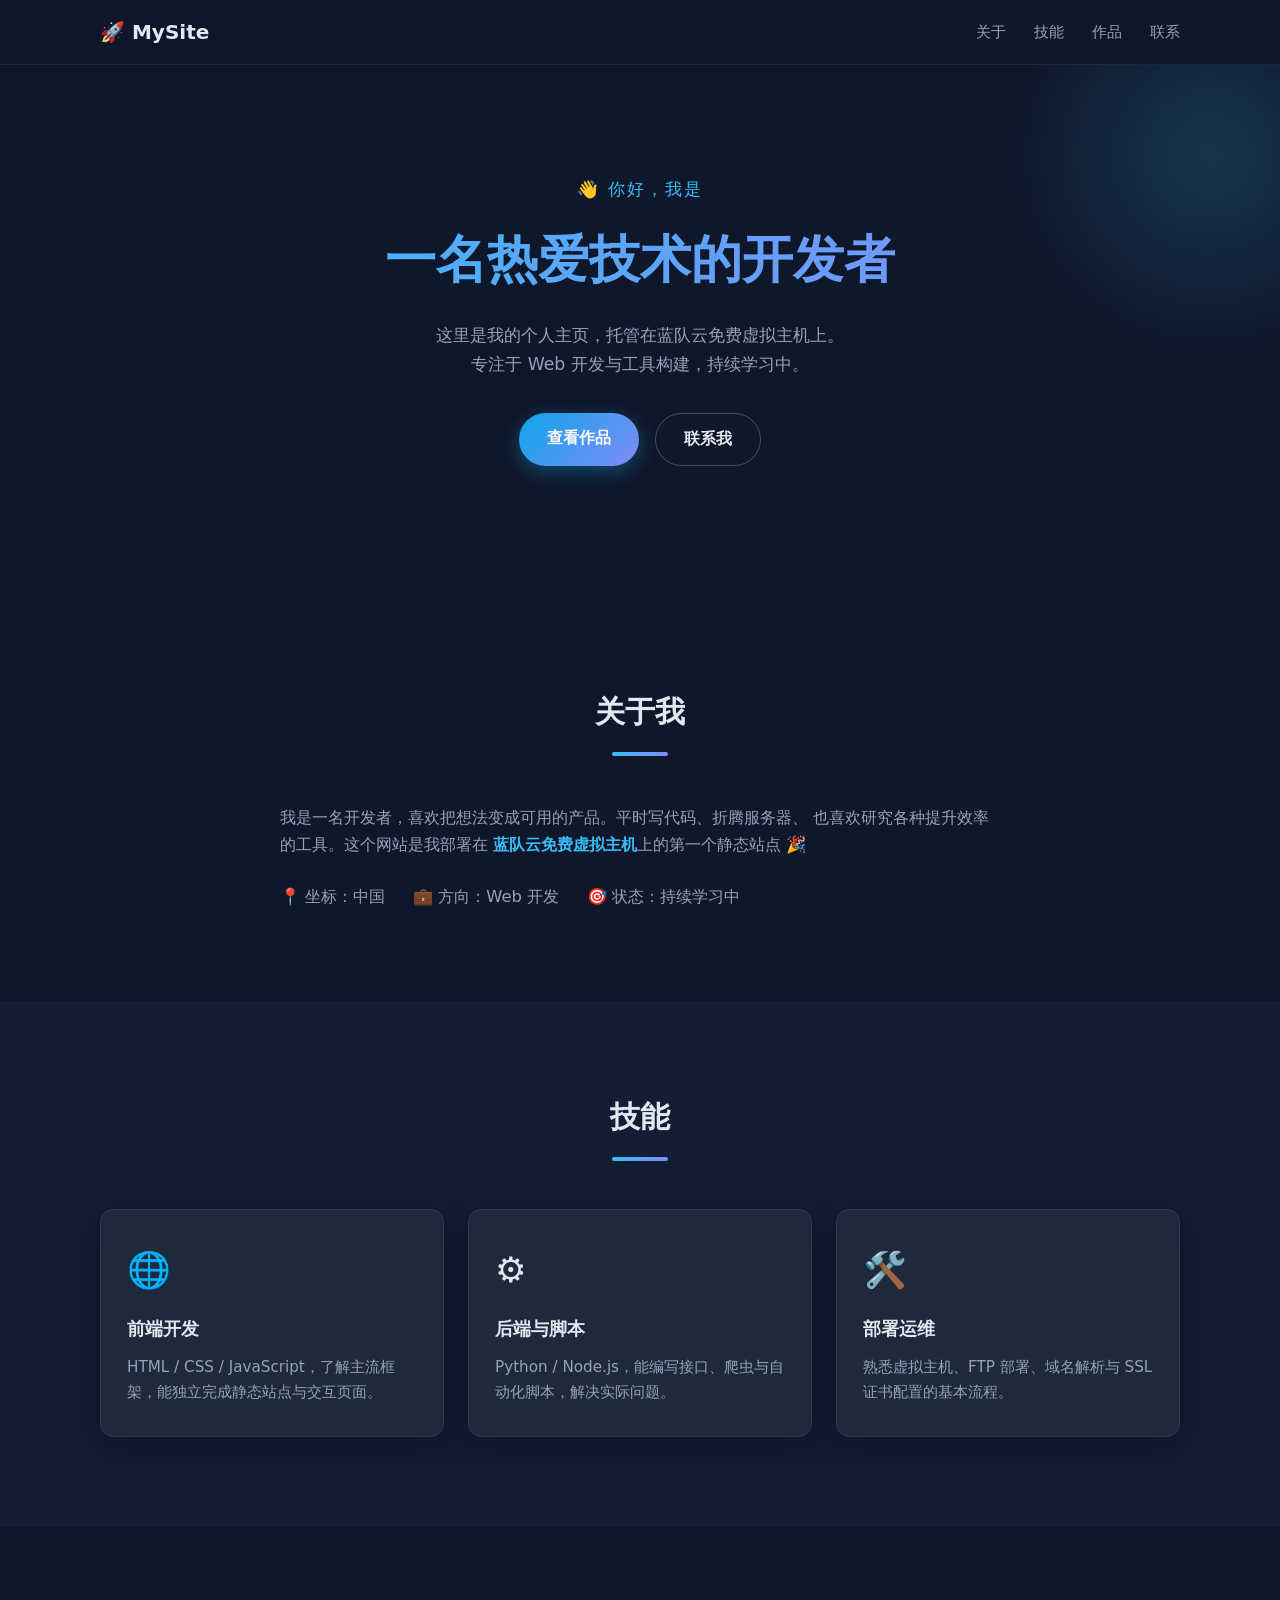
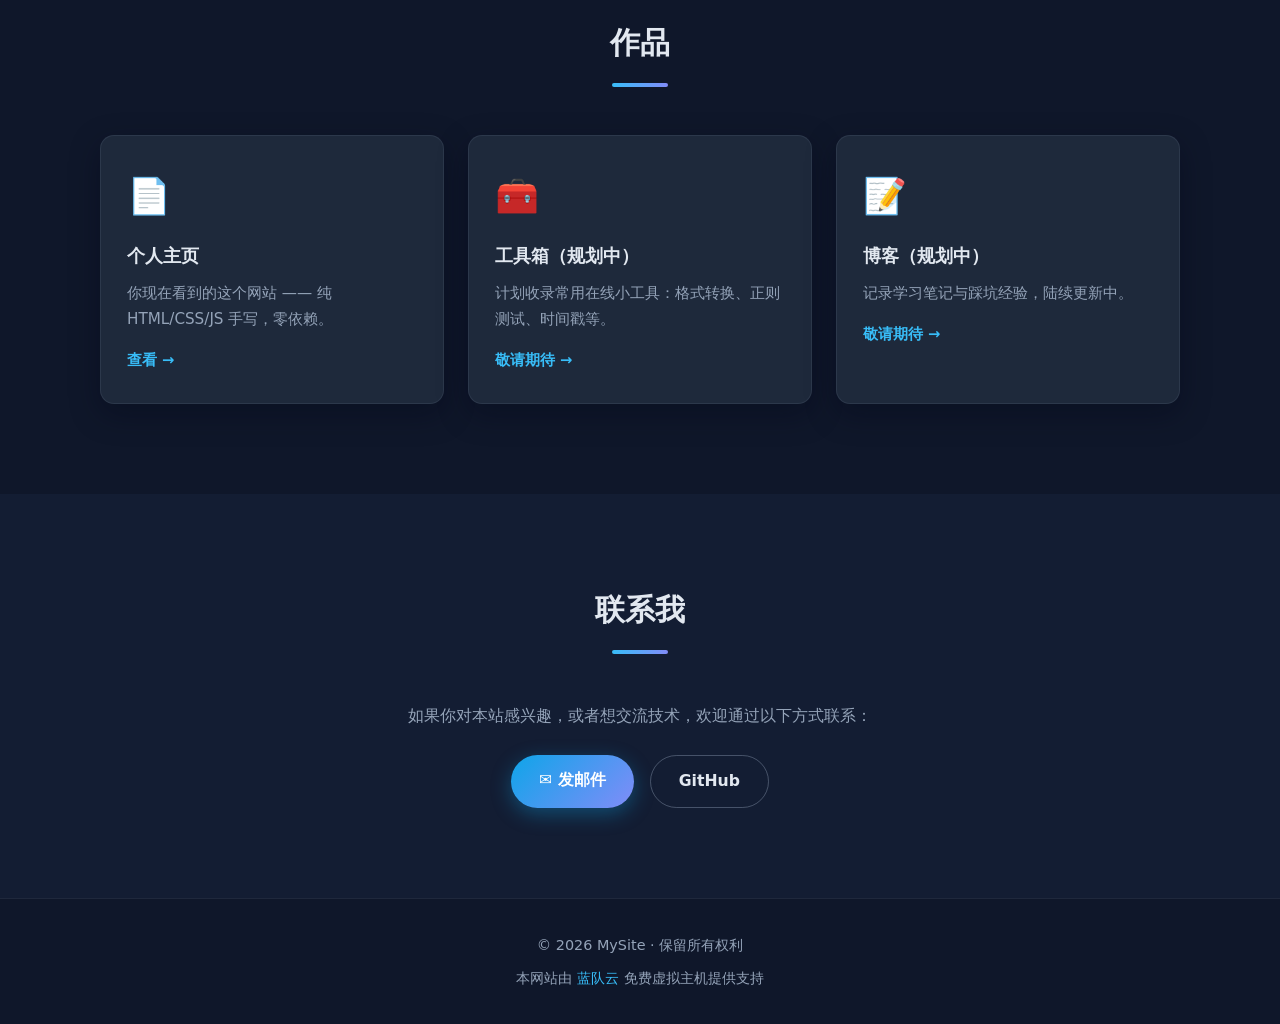
==== index.html @ ebdf1c6e "init: 个人主页静态网站 纯 HTML/CSS/JS，零依赖，部署于蓝队云免费虚拟主机  Co-Authored-By: Claude Code <noreply@anthropic.com>" ====
<!DOCTYPE html>
<html lang="zh-CN">
<head>
  <meta charset="UTF-8">
  <meta name="viewport" content="width=device-width, initial-scale=1.0">
  <meta name="description" content="个人主页 · 托管于蓝队云免费虚拟主机">
  <title>我的个人主页</title>
  <link rel="icon" href="data:image/svg+xml,<svg xmlns='http://www.w3.org/2000/svg' viewBox='0 0 100 100'><text y='.9em' font-size='90'>🚀</text></svg>">
  <link rel="stylesheet" href="css/style.css">
</head>
<body>

  <!-- 顶部导航 -->
  <header class="header" id="top">
    <nav class="nav container">
      <a class="nav__logo" href="#top">🚀 MySite</a>
      <button class="nav__toggle" id="navToggle" aria-label="打开菜单">☰</button>
      <ul class="nav__menu" id="navMenu">
        <li><a href="#about">关于</a></li>
        <li><a href="#skills">技能</a></li>
        <li><a href="#projects">作品</a></li>
        <li><a href="#contact">联系</a></li>
      </ul>
    </nav>
  </header>

  <!-- 首屏 -->
  <section class="hero">
    <div class="container hero__inner">
      <p class="hero__hello">👋 你好，我是</p>
      <h1 class="hero__title">一名热爱技术的开发者</h1>
      <p class="hero__subtitle">
        这里是我的个人主页，托管在蓝队云免费虚拟主机上。<br>
        专注于 Web 开发与工具构建，持续学习中。
      </p>
      <div class="hero__actions">
        <a class="btn btn--primary" href="#projects">查看作品</a>
        <a class="btn btn--ghost" href="#contact">联系我</a>
      </div>
    </div>
    <div class="hero__blob" aria-hidden="true"></div>
  </section>

  <!-- 关于 -->
  <section class="section" id="about">
    <div class="container">
      <h2 class="section__title reveal">关于我</h2>
      <div class="about reveal">
        <p>
          我是一名开发者，喜欢把想法变成可用的产品。平时写代码、折腾服务器、
          也喜欢研究各种提升效率的工具。这个网站是我部署在
          <strong>蓝队云免费虚拟主机</strong>上的第一个静态站点 🎉
        </p>
        <ul class="about__facts">
          <li>📍 坐标：中国</li>
          <li>💼 方向：Web 开发</li>
          <li>🎯 状态：持续学习中</li>
        </ul>
      </div>
    </div>
  </section>

  <!-- 技能 -->
  <section class="section section--alt" id="skills">
    <div class="container">
      <h2 class="section__title reveal">技能</h2>
      <div class="grid">
        <div class="card reveal">
          <div class="card__icon">🌐</div>
          <h3>前端开发</h3>
          <p>HTML / CSS / JavaScript，了解主流框架，能独立完成静态站点与交互页面。</p>
        </div>
        <div class="card reveal">
          <div class="card__icon">⚙️</div>
          <h3>后端与脚本</h3>
          <p>Python / Node.js，能编写接口、爬虫与自动化脚本，解决实际问题。</p>
        </div>
        <div class="card reveal">
          <div class="card__icon">🛠️</div>
          <h3>部署运维</h3>
          <p>熟悉虚拟主机、FTP 部署、域名解析与 SSL 证书配置的基本流程。</p>
        </div>
      </div>
    </div>
  </section>

  <!-- 作品 -->
  <section class="section" id="projects">
    <div class="container">
      <h2 class="section__title reveal">作品</h2>
      <div class="grid">
        <a class="card card--link reveal" href="#" >
          <div class="card__icon">📄</div>
          <h3>个人主页</h3>
          <p>你现在看到的这个网站 —— 纯 HTML/CSS/JS 手写，零依赖。</p>
          <span class="card__more">查看 →</span>
        </a>
        <a class="card card--link reveal" href="#">
          <div class="card__icon">🧰</div>
          <h3>工具箱（规划中）</h3>
          <p>计划收录常用在线小工具：格式转换、正则测试、时间戳等。</p>
          <span class="card__more">敬请期待 →</span>
        </a>
        <a class="card card--link reveal" href="#">
          <div class="card__icon">📝</div>
          <h3>博客（规划中）</h3>
          <p>记录学习笔记与踩坑经验，陆续更新中。</p>
          <span class="card__more">敬请期待 →</span>
        </a>
      </div>
    </div>
  </section>

  <!-- 联系 -->
  <section class="section section--alt" id="contact">
    <div class="container">
      <h2 class="section__title reveal">联系我</h2>
      <div class="contact reveal">
        <p>如果你对本站感兴趣，或者想交流技术，欢迎通过以下方式联系：</p>
        <div class="contact__links">
          <a class="btn btn--primary" href="mailto:you@example.com">✉️ 发邮件</a>
          <a class="btn btn--ghost" href="https://github.com/yourname" target="_blank" rel="noopener">GitHub</a>
        </div>
      </div>
    </div>
  </section>

  <!-- 页脚：蓝队云链接为免费主机使用条件，请勿删除 -->
  <footer class="footer">
    <div class="container footer__inner">
      <p>© 2026 MySite · 保留所有权利</p>
      <p class="footer__host">
        本网站由
        <a href="https://www.landui.com" target="_blank" rel="noopener">蓝队云</a>
        免费虚拟主机提供支持
      </p>
    </div>
  </footer>

  <script src="js/main.js"></script>
</body>
</html>
---- css/style.css ----
/* ============ 变量与基础 ============ */
:root {
  --bg: #0f172a;
  --bg-alt: #131d33;
  --card: #1e293b;
  --text: #e2e8f0;
  --text-muted: #94a3b8;
  --primary: #38bdf8;
  --primary-strong: #0ea5e9;
  --accent: #818cf8;
  --radius: 14px;
  --shadow: 0 10px 30px rgba(2, 6, 23, 0.35);
}

* { margin: 0; padding: 0; box-sizing: border-box; }

html { scroll-behavior: smooth; }

body {
  font-family: "PingFang SC", "Microsoft YaHei", "Segoe UI", system-ui, sans-serif;
  background: var(--bg);
  color: var(--text);
  line-height: 1.7;
}

.container {
  width: min(1080px, 92%);
  margin: 0 auto;
}

a { color: var(--primary); text-decoration: none; }
img { max-width: 100%; }

/* ============ 导航 ============ */
.header {
  position: sticky;
  top: 0;
  z-index: 100;
  backdrop-filter: blur(12px);
  background: rgba(15, 23, 42, 0.8);
  border-bottom: 1px solid rgba(148, 163, 184, 0.12);
}

.nav {
  display: flex;
  align-items: center;
  justify-content: space-between;
  height: 64px;
}

.nav__logo {
  font-size: 1.25rem;
  font-weight: 700;
  color: var(--text);
}

.nav__menu {
  display: flex;
  gap: 28px;
  list-style: none;
}

.nav__menu a {
  color: var(--text-muted);
  font-size: 0.95rem;
  transition: color 0.2s;
}

.nav__menu a:hover { color: var(--primary); }

.nav__toggle {
  display: none;
  background: none;
  border: none;
  color: var(--text);
  font-size: 1.5rem;
  cursor: pointer;
}

/* ============ 首屏 ============ */
.hero {
  position: relative;
  overflow: hidden;
  padding: 110px 0 130px;
  text-align: center;
}

.hero__inner { position: relative; z-index: 1; }

.hero__hello {
  color: var(--primary);
  font-size: 1.05rem;
  letter-spacing: 2px;
  margin-bottom: 12px;
}

.hero__title {
  font-size: clamp(2rem, 5vw, 3.2rem);
  font-weight: 800;
  background: linear-gradient(90deg, var(--primary), var(--accent));
  -webkit-background-clip: text;
  background-clip: text;
  color: transparent;
  margin-bottom: 18px;
}

.hero__subtitle {
  color: var(--text-muted);
  font-size: 1.08rem;
  max-width: 560px;
  margin: 0 auto 34px;
}

.hero__actions {
  display: flex;
  gap: 16px;
  justify-content: center;
  flex-wrap: wrap;
}

.hero__blob {
  position: absolute;
  top: -120px;
  right: -140px;
  width: 420px;
  height: 420px;
  border-radius: 50%;
  background: radial-gradient(circle, rgba(56, 189, 248, 0.18), transparent 70%);
  filter: blur(6px);
}

/* ============ 按钮 ============ */
.btn {
  display: inline-block;
  padding: 12px 28px;
  border-radius: 999px;
  font-size: 0.98rem;
  font-weight: 600;
  transition: transform 0.15s, box-shadow 0.15s, background 0.2s;
}

.btn:hover { transform: translateY(-2px); }

.btn--primary {
  background: linear-gradient(135deg, var(--primary-strong), var(--accent));
  color: #fff;
  box-shadow: 0 6px 20px rgba(14, 165, 233, 0.35);
}

.btn--ghost {
  border: 1px solid rgba(148, 163, 184, 0.4);
  color: var(--text);
}

.btn--ghost:hover { border-color: var(--primary); color: var(--primary); }

/* ============ 区块 ============ */
.section { padding: 90px 0; }
.section--alt { background: var(--bg-alt); }

.section__title {
  text-align: center;
  font-size: 1.9rem;
  font-weight: 700;
  margin-bottom: 48px;
  position: relative;
}

.section__title::after {
  content: "";
  display: block;
  width: 56px;
  height: 4px;
  border-radius: 2px;
  margin: 14px auto 0;
  background: linear-gradient(90deg, var(--primary), var(--accent));
}

/* ============ 关于 ============ */
.about {
  max-width: 720px;
  margin: 0 auto;
  color: var(--text-muted);
  font-size: 1.02rem;
}

.about strong { color: var(--primary); }

.about__facts {
  margin-top: 24px;
  list-style: none;
  display: flex;
  gap: 28px;
  flex-wrap: wrap;
}

/* ============ 卡片 ============ */
.grid {
  display: grid;
  grid-template-columns: repeat(auto-fit, minmax(260px, 1fr));
  gap: 24px;
}

.card {
  background: var(--card);
  border: 1px solid rgba(148, 163, 184, 0.12);
  border-radius: var(--radius);
  padding: 30px 26px;
  box-shadow: var(--shadow);
  transition: transform 0.2s, border-color 0.2s;
}

.card:hover {
  transform: translateY(-6px);
  border-color: rgba(56, 189, 248, 0.45);
}

.card__icon { font-size: 2.2rem; margin-bottom: 14px; }

.card h3 {
  font-size: 1.15rem;
  margin-bottom: 10px;
}

.card p {
  color: var(--text-muted);
  font-size: 0.95rem;
}

.card--link { display: block; color: inherit; }
.card--link .card__more {
  display: inline-block;
  margin-top: 14px;
  color: var(--primary);
  font-size: 0.92rem;
  font-weight: 600;
}

/* ============ 联系 ============ */
.contact {
  text-align: center;
  color: var(--text-muted);
  font-size: 1.02rem;
}

.contact__links {
  margin-top: 26px;
  display: flex;
  gap: 16px;
  justify-content: center;
  flex-wrap: wrap;
}

/* ============ 页脚 ============ */
.footer {
  border-top: 1px solid rgba(148, 163, 184, 0.12);
  padding: 34px 0;
  text-align: center;
  color: var(--text-muted);
  font-size: 0.9rem;
}

.footer__host { margin-top: 8px; }
.footer__host a { color: var(--primary); }

/* ============ 入场动画 ============ */
/* 仅在 JS 可用（html.js）时隐藏元素做入场动画，禁用 JS 时内容始终可见 */
.js .reveal {
  opacity: 0;
  transform: translateY(24px);
  transition: opacity 0.6s ease, transform 0.6s ease;
}

.js .reveal.is-visible {
  opacity: 1;
  transform: none;
}

@media (prefers-reduced-motion: reduce) {
  .js .reveal { opacity: 1; transform: none; transition: none; }
  html { scroll-behavior: auto; }
}

/* ============ 响应式 ============ */
@media (max-width: 720px) {
  .nav__toggle { display: block; }

  .nav__menu {
    display: none;
    position: absolute;
    top: 64px;
    left: 0;
    right: 0;
    flex-direction: column;
    gap: 0;
    background: rgba(15, 23, 42, 0.98);
    border-bottom: 1px solid rgba(148, 163, 184, 0.12);
  }

  .nav__menu.is-open { display: flex; }

  .nav__menu li a {
    display: block;
    padding: 14px 24px;
  }

  .section { padding: 64px 0; }
}
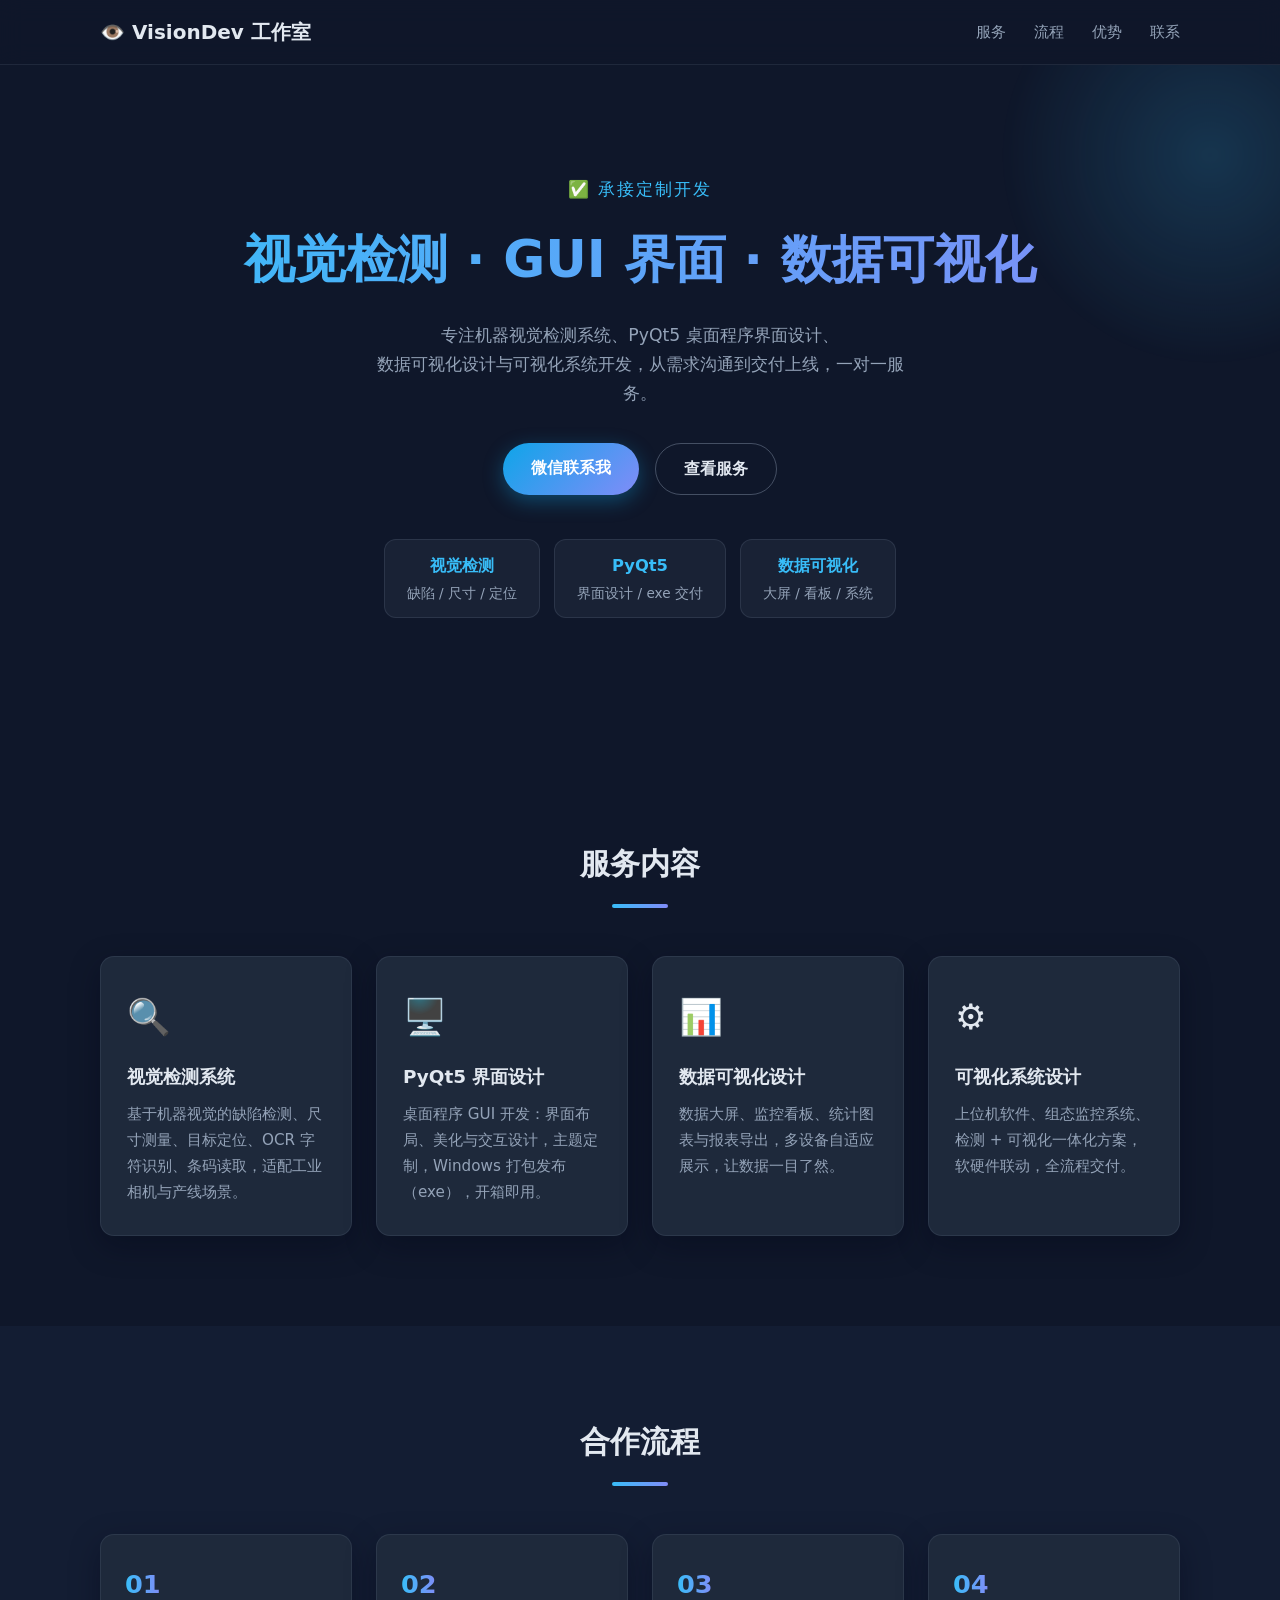
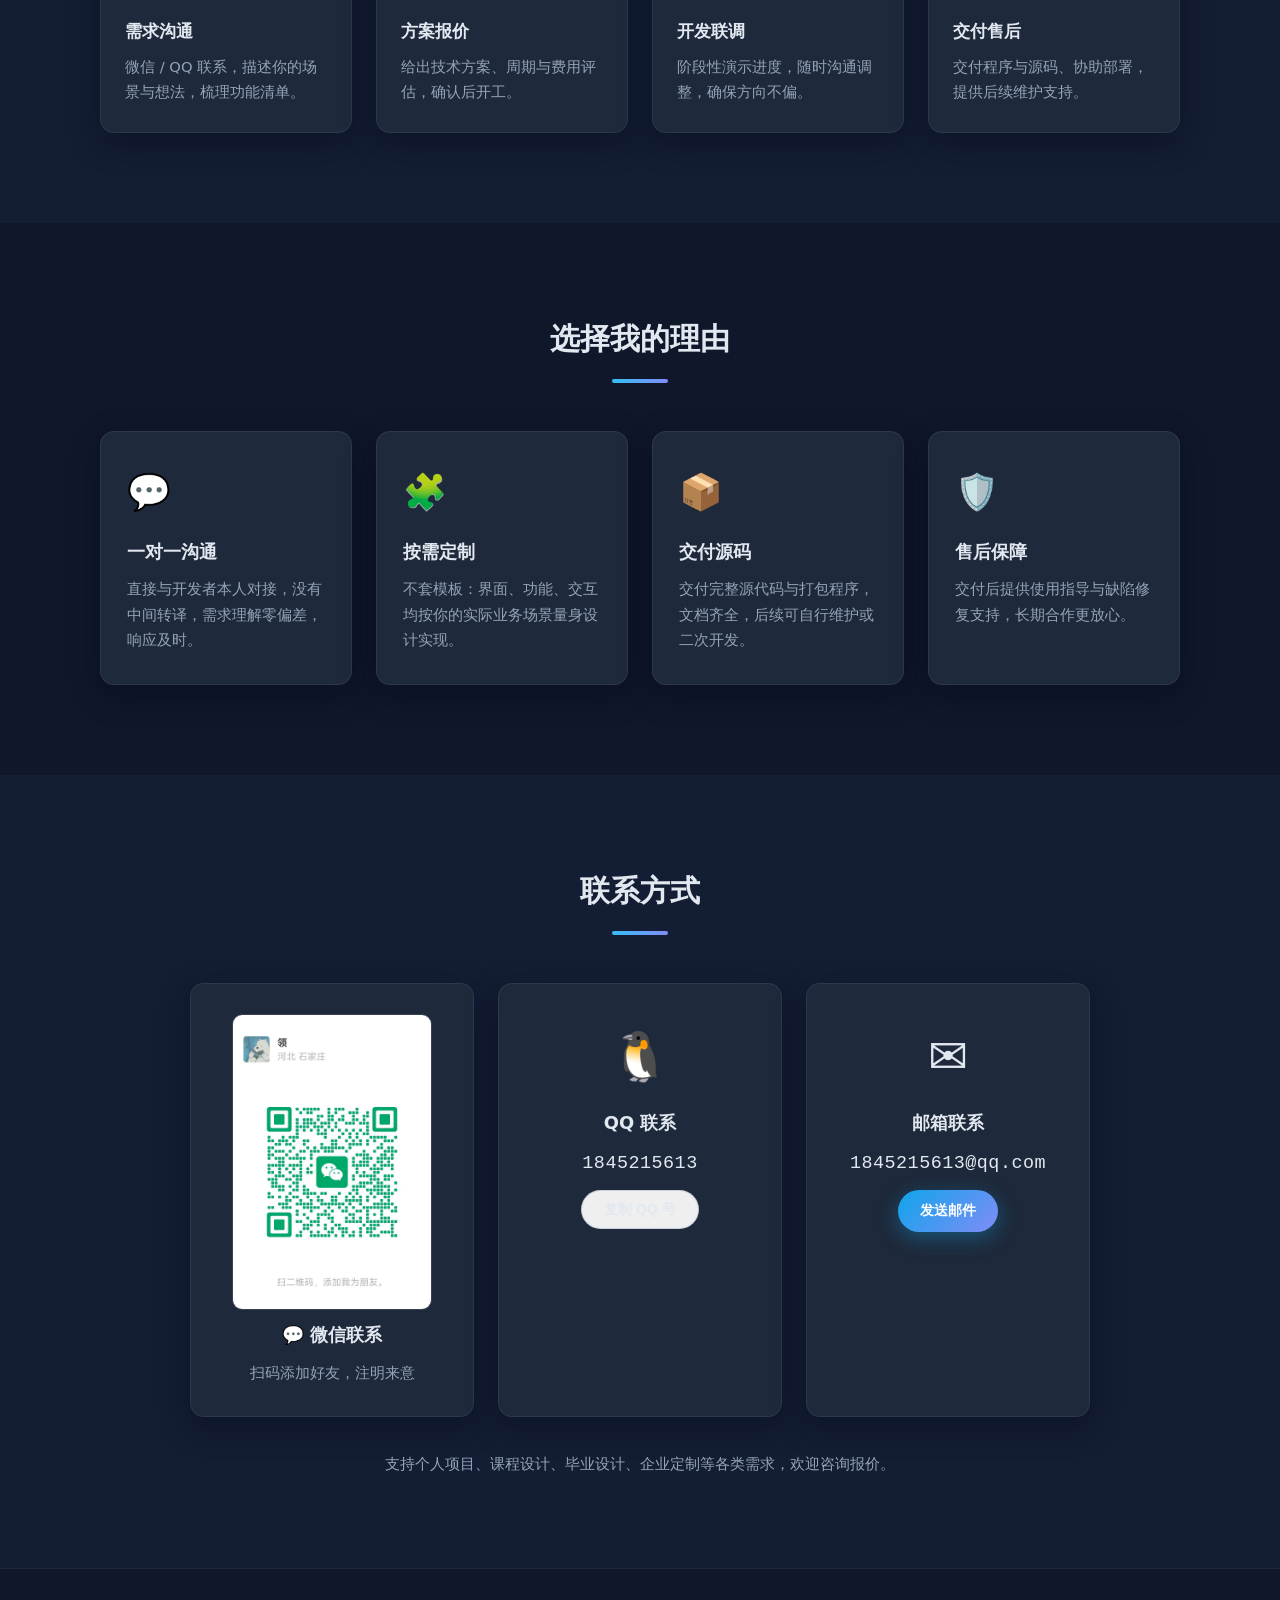
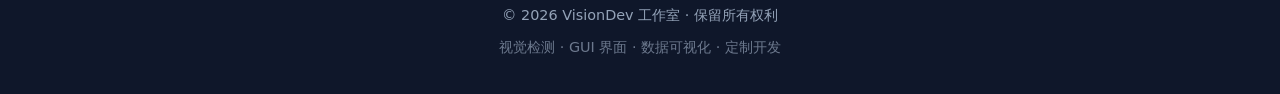
==== commit 71fdb404: "feat: 改版为视觉检测/GUI开发/数据可视化定制服务主页 - 服务内容：视觉检测系统、PyQt5 界面设计、数据可视化设计、可视化系统设计 - 新增合作流程（需求沟通-方案报价-开发联调-交付售" ====
--- a/index.html
+++ b/index.html
@@ -3,9 +3,9 @@
 <head>
   <meta charset="UTF-8">
   <meta name="viewport" content="width=device-width, initial-scale=1.0">
-  <meta name="description" content="个人主页 · 托管于蓝队云免费虚拟主机">
-  <title>我的个人主页</title>
-  <link rel="icon" href="data:image/svg+xml,<svg xmlns='http://www.w3.org/2000/svg' viewBox='0 0 100 100'><text y='.9em' font-size='90'>🚀</text></svg>">
+  <meta name="description" content="承接机器视觉检测系统、PyQt5 程序 GUI 界面设计、数据可视化设计与可视化系统定制开发，一对一沟通，交付源码与售后支持。">
+  <title>视觉检测 · PyQt5 界面开发 · 数据可视化 | 定制开发服务</title>
+  <link rel="icon" href="data:image/svg+xml,<svg xmlns='http://www.w3.org/2000/svg' viewBox='0 0 100 100'><text y='.9em' font-size='90'>👁️</text></svg>">
   <link rel="stylesheet" href="css/style.css">
 </head>
 <body>
@@ -13,12 +13,12 @@
   <!-- 顶部导航 -->
   <header class="header" id="top">
     <nav class="nav container">
-      <a class="nav__logo" href="#top">🚀 MySite</a>
+      <a class="nav__logo" href="#top">👁️ VisionDev 工作室</a>
       <button class="nav__toggle" id="navToggle" aria-label="打开菜单">☰</button>
       <ul class="nav__menu" id="navMenu">
-        <li><a href="#about">关于</a></li>
-        <li><a href="#skills">技能</a></li>
-        <li><a href="#projects">作品</a></li>
+        <li><a href="#services">服务</a></li>
+        <li><a href="#process">流程</a></li>
+        <li><a href="#why">优势</a></li>
         <li><a href="#contact">联系</a></li>
       </ul>
     </nav>
@@ -27,86 +27,108 @@
   <!-- 首屏 -->
   <section class="hero">
     <div class="container hero__inner">
-      <p class="hero__hello">👋 你好，我是</p>
-      <h1 class="hero__title">一名热爱技术的开发者</h1>
+      <p class="hero__hello">✅ 承接定制开发</p>
+      <h1 class="hero__title">视觉检测 · GUI 界面 · 数据可视化</h1>
       <p class="hero__subtitle">
-        这里是我的个人主页，托管在蓝队云免费虚拟主机上。<br>
-        专注于 Web 开发与工具构建，持续学习中。
+        专注机器视觉检测系统、PyQt5 桌面程序界面设计、<br>
+        数据可视化设计与可视化系统开发，从需求沟通到交付上线，一对一服务。
       </p>
       <div class="hero__actions">
-        <a class="btn btn--primary" href="#projects">查看作品</a>
-        <a class="btn btn--ghost" href="#contact">联系我</a>
+        <a class="btn btn--primary" href="#contact">微信联系我</a>
+        <a class="btn btn--ghost" href="#services">查看服务</a>
       </div>
+      <ul class="hero__stats">
+        <li><strong>视觉检测</strong><span>缺陷 / 尺寸 / 定位</span></li>
+        <li><strong>PyQt5</strong><span>界面设计 / exe 交付</span></li>
+        <li><strong>数据可视化</strong><span>大屏 / 看板 / 系统</span></li>
+      </ul>
     </div>
     <div class="hero__blob" aria-hidden="true"></div>
   </section>
 
-  <!-- 关于 -->
-  <section class="section" id="about">
+  <!-- 服务 -->
+  <section class="section" id="services">
     <div class="container">
-      <h2 class="section__title reveal">关于我</h2>
-      <div class="about reveal">
-        <p>
-          我是一名开发者，喜欢把想法变成可用的产品。平时写代码、折腾服务器、
-          也喜欢研究各种提升效率的工具。这个网站是我部署在
-          <strong>蓝队云免费虚拟主机</strong>上的第一个静态站点 🎉
-        </p>
-        <ul class="about__facts">
-          <li>📍 坐标：中国</li>
-          <li>💼 方向：Web 开发</li>
-          <li>🎯 状态：持续学习中</li>
-        </ul>
-      </div>
-    </div>
-  </section>
-
-  <!-- 技能 -->
-  <section class="section section--alt" id="skills">
-    <div class="container">
-      <h2 class="section__title reveal">技能</h2>
+      <h2 class="section__title reveal">服务内容</h2>
       <div class="grid">
         <div class="card reveal">
-          <div class="card__icon">🌐</div>
-          <h3>前端开发</h3>
-          <p>HTML / CSS / JavaScript，了解主流框架，能独立完成静态站点与交互页面。</p>
+          <div class="card__icon">🔍</div>
+          <h3>视觉检测系统</h3>
+          <p>基于机器视觉的缺陷检测、尺寸测量、目标定位、OCR 字符识别、条码读取，适配工业相机与产线场景。</p>
+        </div>
+        <div class="card reveal">
+          <div class="card__icon">🖥️</div>
+          <h3>PyQt5 界面设计</h3>
+          <p>桌面程序 GUI 开发：界面布局、美化与交互设计，主题定制，Windows 打包发布（exe），开箱即用。</p>
+        </div>
+        <div class="card reveal">
+          <div class="card__icon">📊</div>
+          <h3>数据可视化设计</h3>
+          <p>数据大屏、监控看板、统计图表与报表导出，多设备自适应展示，让数据一目了然。</p>
         </div>
         <div class="card reveal">
           <div class="card__icon">⚙️</div>
-          <h3>后端与脚本</h3>
-          <p>Python / Node.js，能编写接口、爬虫与自动化脚本，解决实际问题。</p>
-        </div>
-        <div class="card reveal">
-          <div class="card__icon">🛠️</div>
-          <h3>部署运维</h3>
-          <p>熟悉虚拟主机、FTP 部署、域名解析与 SSL 证书配置的基本流程。</p>
+          <h3>可视化系统设计</h3>
+          <p>上位机软件、组态监控系统、检测 + 可视化一体化方案，软硬件联动，全流程交付。</p>
         </div>
       </div>
     </div>
   </section>
 
-  <!-- 作品 -->
-  <section class="section" id="projects">
+  <!-- 开发流程 -->
+  <section class="section section--alt" id="process">
     <div class="container">
-      <h2 class="section__title reveal">作品</h2>
+      <h2 class="section__title reveal">合作流程</h2>
+      <ol class="process reveal">
+        <li class="process__step">
+          <span class="process__num">01</span>
+          <h3>需求沟通</h3>
+          <p>微信 / QQ 联系，描述你的场景与想法，梳理功能清单。</p>
+        </li>
+        <li class="process__step">
+          <span class="process__num">02</span>
+          <h3>方案报价</h3>
+          <p>给出技术方案、周期与费用评估，确认后开工。</p>
+        </li>
+        <li class="process__step">
+          <span class="process__num">03</span>
+          <h3>开发联调</h3>
+          <p>阶段性演示进度，随时沟通调整，确保方向不偏。</p>
+        </li>
+        <li class="process__step">
+          <span class="process__num">04</span>
+          <h3>交付售后</h3>
+          <p>交付程序与源码、协助部署，提供后续维护支持。</p>
+        </li>
+      </ol>
+    </div>
+  </section>
+
+  <!-- 优势 -->
+  <section class="section" id="why">
+    <div class="container">
+      <h2 class="section__title reveal">选择我的理由</h2>
       <div class="grid">
-        <a class="card card--link reveal" href="#" >
-          <div class="card__icon">📄</div>
-          <h3>个人主页</h3>
-          <p>你现在看到的这个网站 —— 纯 HTML/CSS/JS 手写，零依赖。</p>
-          <span class="card__more">查看 →</span>
-        </a>
-        <a class="card card--link reveal" href="#">
-          <div class="card__icon">🧰</div>
-          <h3>工具箱（规划中）</h3>
-          <p>计划收录常用在线小工具：格式转换、正则测试、时间戳等。</p>
-          <span class="card__more">敬请期待 →</span>
-        </a>
-        <a class="card card--link reveal" href="#">
-          <div class="card__icon">📝</div>
-          <h3>博客（规划中）</h3>
-          <p>记录学习笔记与踩坑经验，陆续更新中。</p>
-          <span class="card__more">敬请期待 →</span>
-        </a>
+        <div class="card reveal">
+          <div class="card__icon">💬</div>
+          <h3>一对一沟通</h3>
+          <p>直接与开发者本人对接，没有中间转译，需求理解零偏差，响应及时。</p>
+        </div>
+        <div class="card reveal">
+          <div class="card__icon">🧩</div>
+          <h3>按需定制</h3>
+          <p>不套模板：界面、功能、交互均按你的实际业务场景量身设计实现。</p>
+        </div>
+        <div class="card reveal">
+          <div class="card__icon">📦</div>
+          <h3>交付源码</h3>
+          <p>交付完整源代码与打包程序，文档齐全，后续可自行维护或二次开发。</p>
+        </div>
+        <div class="card reveal">
+          <div class="card__icon">🛡️</div>
+          <h3>售后保障</h3>
+          <p>交付后提供使用指导与缺陷修复支持，长期合作更放心。</p>
+        </div>
       </div>
     </div>
   </section>
@@ -114,26 +136,35 @@
   <!-- 联系 -->
   <section class="section section--alt" id="contact">
     <div class="container">
-      <h2 class="section__title reveal">联系我</h2>
-      <div class="contact reveal">
-        <p>如果你对本站感兴趣，或者想交流技术，欢迎通过以下方式联系：</p>
-        <div class="contact__links">
-          <a class="btn btn--primary" href="mailto:you@example.com">✉️ 发邮件</a>
-          <a class="btn btn--ghost" href="https://github.com/yourname" target="_blank" rel="noopener">GitHub</a>
+      <h2 class="section__title reveal">联系方式</h2>
+      <div class="contact-cards reveal">
+        <div class="contact-card">
+          <img class="contact-card__qr" src="images/wechat-qr.jpg" alt="微信二维码：扫码添加好友">
+          <h3>💬 微信联系</h3>
+          <p>扫码添加好友，注明来意</p>
+        </div>
+        <div class="contact-card">
+          <div class="contact-card__icon">🐧</div>
+          <h3>QQ 联系</h3>
+          <p class="contact-card__num" id="qqNumber">1845215613</p>
+          <button class="btn btn--ghost btn--small" id="copyQQ" type="button">复制 QQ 号</button>
+        </div>
+        <div class="contact-card">
+          <div class="contact-card__icon">✉️</div>
+          <h3>邮箱联系</h3>
+          <p class="contact-card__num">1845215613@qq.com</p>
+          <a class="btn btn--primary btn--small" href="mailto:1845215613@qq.com">发送邮件</a>
         </div>
       </div>
+      <p class="contact__tip reveal">支持个人项目、课程设计、毕业设计、企业定制等各类需求，欢迎咨询报价。</p>
     </div>
   </section>
 
-  <!-- 页脚：蓝队云链接为免费主机使用条件，请勿删除 -->
+  <!-- 页脚 -->
   <footer class="footer">
     <div class="container footer__inner">
-      <p>© 2026 MySite · 保留所有权利</p>
-      <p class="footer__host">
-        本网站由
-        <a href="https://www.landui.com" target="_blank" rel="noopener">蓝队云</a>
-        免费虚拟主机提供支持
-      </p>
+      <p>© 2026 VisionDev 工作室 · 保留所有权利</p>
+      <p class="footer__slogan">视觉检测 · GUI 界面 · 数据可视化 · 定制开发</p>
     </div>
   </footer>
 
--- a/css/style.css
+++ b/css/style.css
@@ -197,7 +197,7 @@
 /* ============ 卡片 ============ */
 .grid {
   display: grid;
-  grid-template-columns: repeat(auto-fit, minmax(260px, 1fr));
+  grid-template-columns: repeat(auto-fit, minmax(240px, 1fr));
   gap: 24px;
 }
 
@@ -236,19 +236,151 @@
   font-weight: 600;
 }
 
-/* ============ 联系 ============ */
-.contact {
-  text-align: center;
-  color: var(--text-muted);
-  font-size: 1.02rem;
-}
-
-.contact__links {
-  margin-top: 26px;
-  display: flex;
-  gap: 16px;
+/* ============ 首屏统计条 ============ */
+.hero__stats {
+  list-style: none;
+  margin: 44px auto 0;
+  padding: 0;
+  display: flex;
+  gap: 14px;
   justify-content: center;
   flex-wrap: wrap;
+}
+
+.hero__stats li {
+  background: rgba(30, 41, 59, 0.7);
+  border: 1px solid rgba(148, 163, 184, 0.15);
+  border-radius: 12px;
+  padding: 12px 22px;
+  display: flex;
+  flex-direction: column;
+  gap: 2px;
+  min-width: 150px;
+}
+
+.hero__stats strong {
+  color: var(--primary);
+  font-size: 1.02rem;
+}
+
+.hero__stats span {
+  color: var(--text-muted);
+  font-size: 0.85rem;
+}
+
+/* ============ 合作流程 ============ */
+.process {
+  list-style: none;
+  display: grid;
+  grid-template-columns: repeat(auto-fit, minmax(220px, 1fr));
+  gap: 24px;
+  counter-reset: step;
+}
+
+.process__step {
+  position: relative;
+  background: var(--card);
+  border: 1px solid rgba(148, 163, 184, 0.12);
+  border-radius: var(--radius);
+  padding: 28px 24px;
+  box-shadow: var(--shadow);
+  transition: transform 0.2s, border-color 0.2s;
+}
+
+.process__step:hover {
+  transform: translateY(-4px);
+  border-color: rgba(129, 140, 248, 0.45);
+}
+
+.process__num {
+  display: inline-block;
+  font-size: 1.6rem;
+  font-weight: 800;
+  background: linear-gradient(90deg, var(--primary), var(--accent));
+  -webkit-background-clip: text;
+  background-clip: text;
+  color: transparent;
+  margin-bottom: 10px;
+}
+
+.process__step h3 {
+  font-size: 1.08rem;
+  margin-bottom: 8px;
+}
+
+.process__step p {
+  color: var(--text-muted);
+  font-size: 0.92rem;
+}
+
+/* ============ 联系 ============ */
+.contact-cards {
+  display: grid;
+  grid-template-columns: repeat(auto-fit, minmax(240px, 1fr));
+  gap: 24px;
+  max-width: 900px;
+  margin: 0 auto;
+}
+
+.contact-card {
+  background: var(--card);
+  border: 1px solid rgba(148, 163, 184, 0.12);
+  border-radius: var(--radius);
+  box-shadow: var(--shadow);
+  padding: 30px 24px;
+  text-align: center;
+  display: flex;
+  flex-direction: column;
+  align-items: center;
+  gap: 10px;
+  transition: transform 0.2s, border-color 0.2s;
+}
+
+.contact-card:hover {
+  transform: translateY(-4px);
+  border-color: rgba(56, 189, 248, 0.45);
+}
+
+.contact-card__qr {
+  width: 200px;
+  height: auto;
+  border-radius: 10px;
+  border: 1px solid rgba(148, 163, 184, 0.2);
+}
+
+.contact-card__icon {
+  font-size: 3rem;
+  line-height: 1;
+  padding: 18px 0;
+}
+
+.contact-card h3 {
+  font-size: 1.12rem;
+}
+
+.contact-card p {
+  color: var(--text-muted);
+  font-size: 0.94rem;
+}
+
+.contact-card__num {
+  font-size: 1.15rem !important;
+  color: var(--text) !important;
+  font-family: "Consolas", "JetBrains Mono", monospace;
+  letter-spacing: 0.5px;
+  user-select: all;
+}
+
+.btn--small {
+  padding: 9px 22px;
+  font-size: 0.88rem;
+}
+
+.contact__tip {
+  text-align: center;
+  color: var(--text-muted);
+  margin-top: 34px;
+  font-size: 0.96rem;
 }
 
 /* ============ 页脚 ============ */
@@ -260,8 +392,10 @@
   font-size: 0.9rem;
 }
 
-.footer__host { margin-top: 8px; }
-.footer__host a { color: var(--primary); }
+.footer__slogan {
+  margin-top: 8px;
+  color: rgba(148, 163, 184, 0.7);
+}
 
 /* ============ 入场动画 ============ */
 /* 仅在 JS 可用（html.js）时隐藏元素做入场动画，禁用 JS 时内容始终可见 */
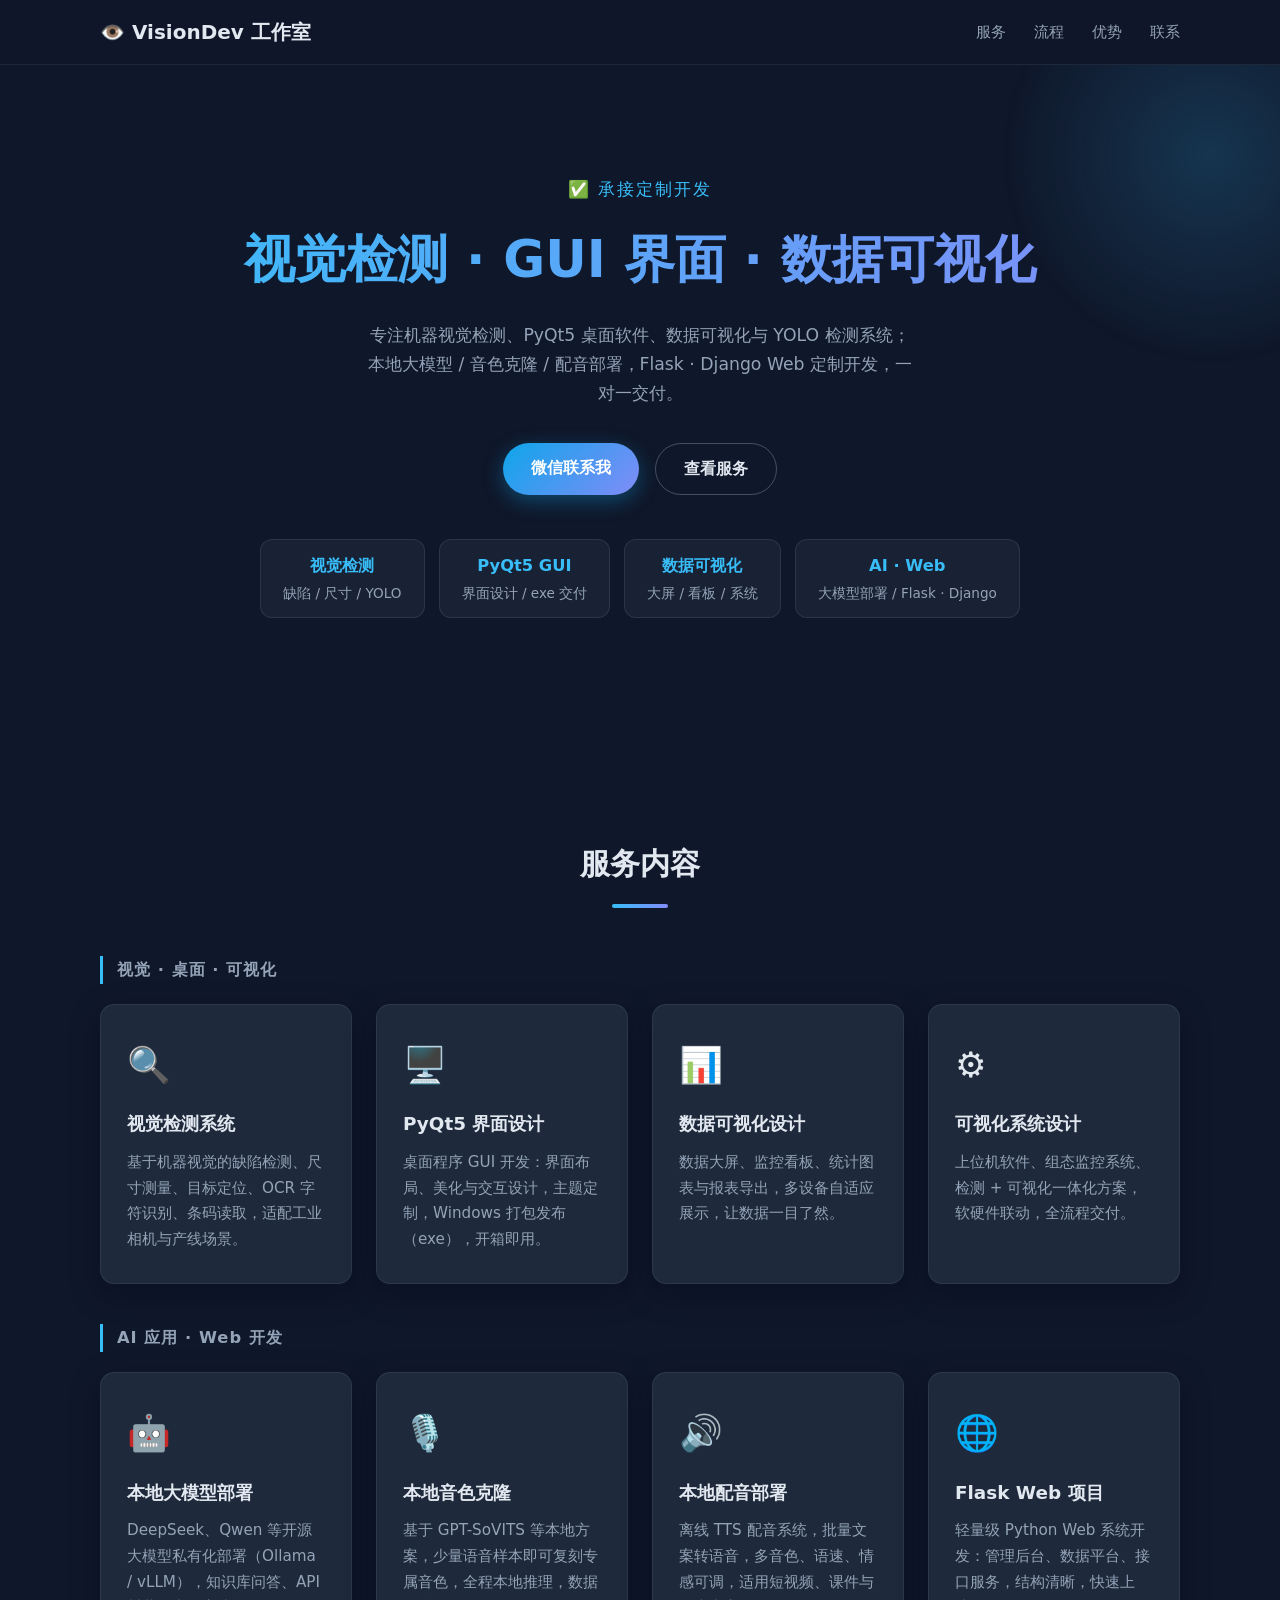
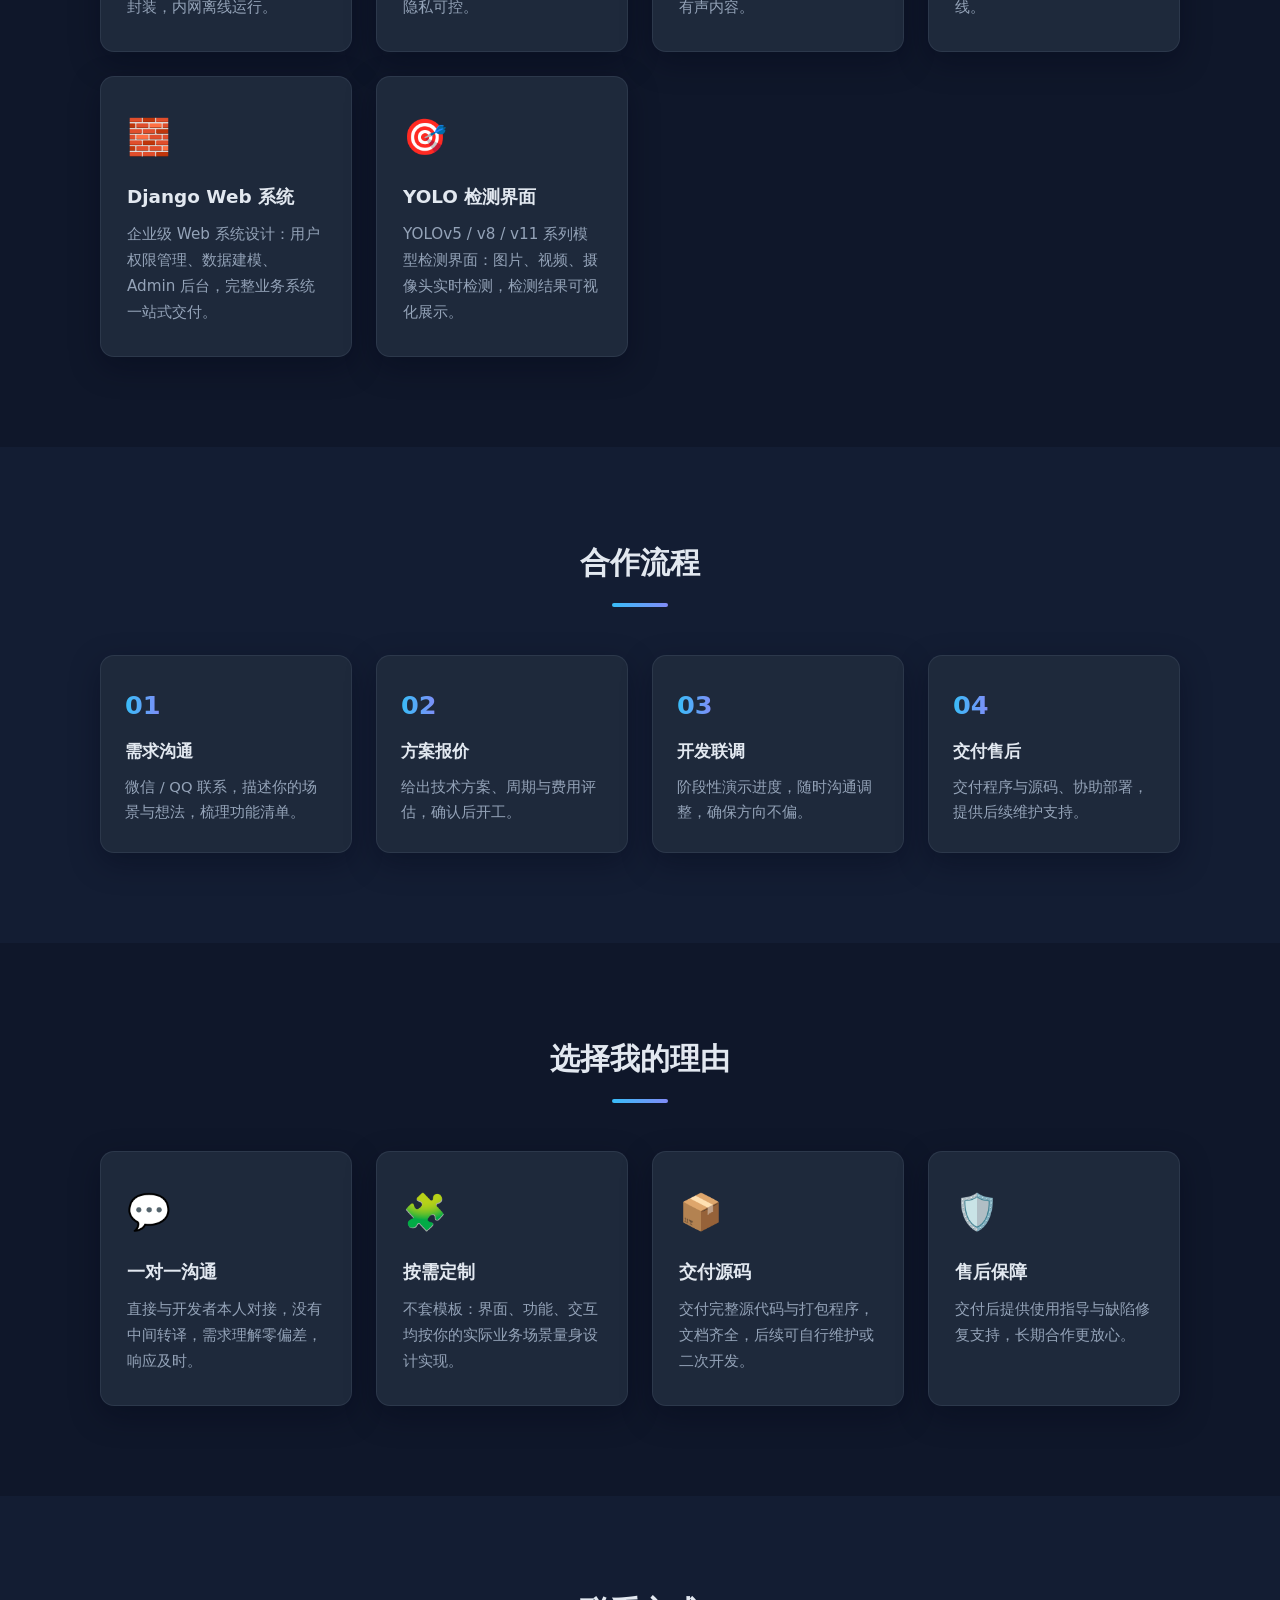
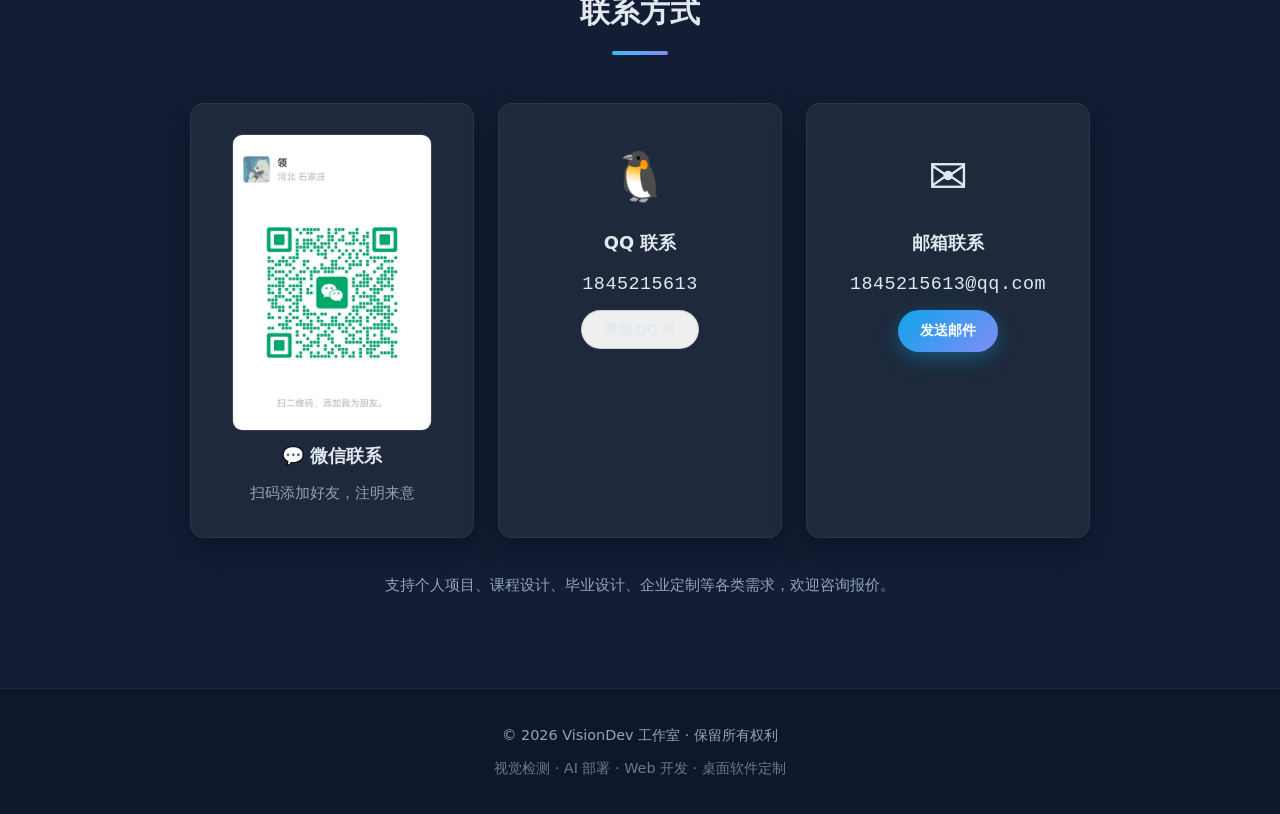
==== commit c181ca38: "feat: 服务扩充至10项，新增AI应用与Web开发分组 - 本地大模型部署（Ollama/vLLM，知识库问答、内网离线） - 本地音色克隆（GPT-SoVITS 等，本地推理） - 本地配音部署" ====
--- a/index.html
+++ b/index.html
@@ -3,8 +3,8 @@
 <head>
   <meta charset="UTF-8">
   <meta name="viewport" content="width=device-width, initial-scale=1.0">
-  <meta name="description" content="承接机器视觉检测系统、PyQt5 程序 GUI 界面设计、数据可视化设计与可视化系统定制开发，一对一沟通，交付源码与售后支持。">
-  <title>视觉检测 · PyQt5 界面开发 · 数据可视化 | 定制开发服务</title>
+  <meta name="description" content="承接机器视觉检测、YOLO 模型检测界面、PyQt5 桌面软件开发、数据可视化系统设计，以及本地大模型部署、音色克隆、配音系统与 Python Flask / Django Web 项目定制开发。">
+  <title>视觉检测 · PyQt5 界面开发 · AI 部署 · Web 定制开发服务</title>
   <link rel="icon" href="data:image/svg+xml,<svg xmlns='http://www.w3.org/2000/svg' viewBox='0 0 100 100'><text y='.9em' font-size='90'>👁️</text></svg>">
   <link rel="stylesheet" href="css/style.css">
 </head>
@@ -30,17 +30,18 @@
       <p class="hero__hello">✅ 承接定制开发</p>
       <h1 class="hero__title">视觉检测 · GUI 界面 · 数据可视化</h1>
       <p class="hero__subtitle">
-        专注机器视觉检测系统、PyQt5 桌面程序界面设计、<br>
-        数据可视化设计与可视化系统开发，从需求沟通到交付上线，一对一服务。
+        专注机器视觉检测、PyQt5 桌面软件、数据可视化与 YOLO 检测系统；<br>
+        本地大模型 / 音色克隆 / 配音部署，Flask · Django Web 定制开发，一对一交付。
       </p>
       <div class="hero__actions">
         <a class="btn btn--primary" href="#contact">微信联系我</a>
         <a class="btn btn--ghost" href="#services">查看服务</a>
       </div>
       <ul class="hero__stats">
-        <li><strong>视觉检测</strong><span>缺陷 / 尺寸 / 定位</span></li>
-        <li><strong>PyQt5</strong><span>界面设计 / exe 交付</span></li>
+        <li><strong>视觉检测</strong><span>缺陷 / 尺寸 / YOLO</span></li>
+        <li><strong>PyQt5 GUI</strong><span>界面设计 / exe 交付</span></li>
         <li><strong>数据可视化</strong><span>大屏 / 看板 / 系统</span></li>
+        <li><strong>AI · Web</strong><span>大模型部署 / Flask · Django</span></li>
       </ul>
     </div>
     <div class="hero__blob" aria-hidden="true"></div>
@@ -50,6 +51,8 @@
   <section class="section" id="services">
     <div class="container">
       <h2 class="section__title reveal">服务内容</h2>
+
+      <h3 class="grid-title reveal">视觉 · 桌面 · 可视化</h3>
       <div class="grid">
         <div class="card reveal">
           <div class="card__icon">🔍</div>
@@ -70,6 +73,40 @@
           <div class="card__icon">⚙️</div>
           <h3>可视化系统设计</h3>
           <p>上位机软件、组态监控系统、检测 + 可视化一体化方案，软硬件联动，全流程交付。</p>
+        </div>
+      </div>
+
+      <h3 class="grid-title reveal">AI 应用 · Web 开发</h3>
+      <div class="grid">
+        <div class="card reveal">
+          <div class="card__icon">🤖</div>
+          <h3>本地大模型部署</h3>
+          <p>DeepSeek、Qwen 等开源大模型私有化部署（Ollama / vLLM），知识库问答、API 封装，内网离线运行。</p>
+        </div>
+        <div class="card reveal">
+          <div class="card__icon">🎙️</div>
+          <h3>本地音色克隆</h3>
+          <p>基于 GPT-SoVITS 等本地方案，少量语音样本即可复刻专属音色，全程本地推理，数据隐私可控。</p>
+        </div>
+        <div class="card reveal">
+          <div class="card__icon">🔊</div>
+          <h3>本地配音部署</h3>
+          <p>离线 TTS 配音系统，批量文案转语音，多音色、语速、情感可调，适用短视频、课件与有声内容。</p>
+        </div>
+        <div class="card reveal">
+          <div class="card__icon">🌐</div>
+          <h3>Flask Web 项目</h3>
+          <p>轻量级 Python Web 系统开发：管理后台、数据平台、接口服务，结构清晰，快速上线。</p>
+        </div>
+        <div class="card reveal">
+          <div class="card__icon">🧱</div>
+          <h3>Django Web 系统</h3>
+          <p>企业级 Web 系统设计：用户权限管理、数据建模、Admin 后台，完整业务系统一站式交付。</p>
+        </div>
+        <div class="card reveal">
+          <div class="card__icon">🎯</div>
+          <h3>YOLO 检测界面</h3>
+          <p>YOLOv5 / v8 / v11 系列模型检测界面：图片、视频、摄像头实时检测，检测结果可视化展示。</p>
         </div>
       </div>
     </div>
@@ -164,7 +201,7 @@
   <footer class="footer">
     <div class="container footer__inner">
       <p>© 2026 VisionDev 工作室 · 保留所有权利</p>
-      <p class="footer__slogan">视觉检测 · GUI 界面 · 数据可视化 · 定制开发</p>
+      <p class="footer__slogan">视觉检测 · AI 部署 · Web 开发 · 桌面软件定制</p>
     </div>
   </footer>
 
--- a/css/style.css
+++ b/css/style.css
@@ -176,6 +176,19 @@
   background: linear-gradient(90deg, var(--primary), var(--accent));
 }
 
+/* 分组标题 */
+.grid-title {
+  color: var(--text-muted);
+  font-size: 1.02rem;
+  font-weight: 600;
+  letter-spacing: 1px;
+  margin: 40px 0 20px;
+  padding-left: 14px;
+  border-left: 3px solid var(--primary);
+}
+
+.grid-title:first-of-type { margin-top: 0; }
+
 /* ============ 关于 ============ */
 .about {
   max-width: 720px;
